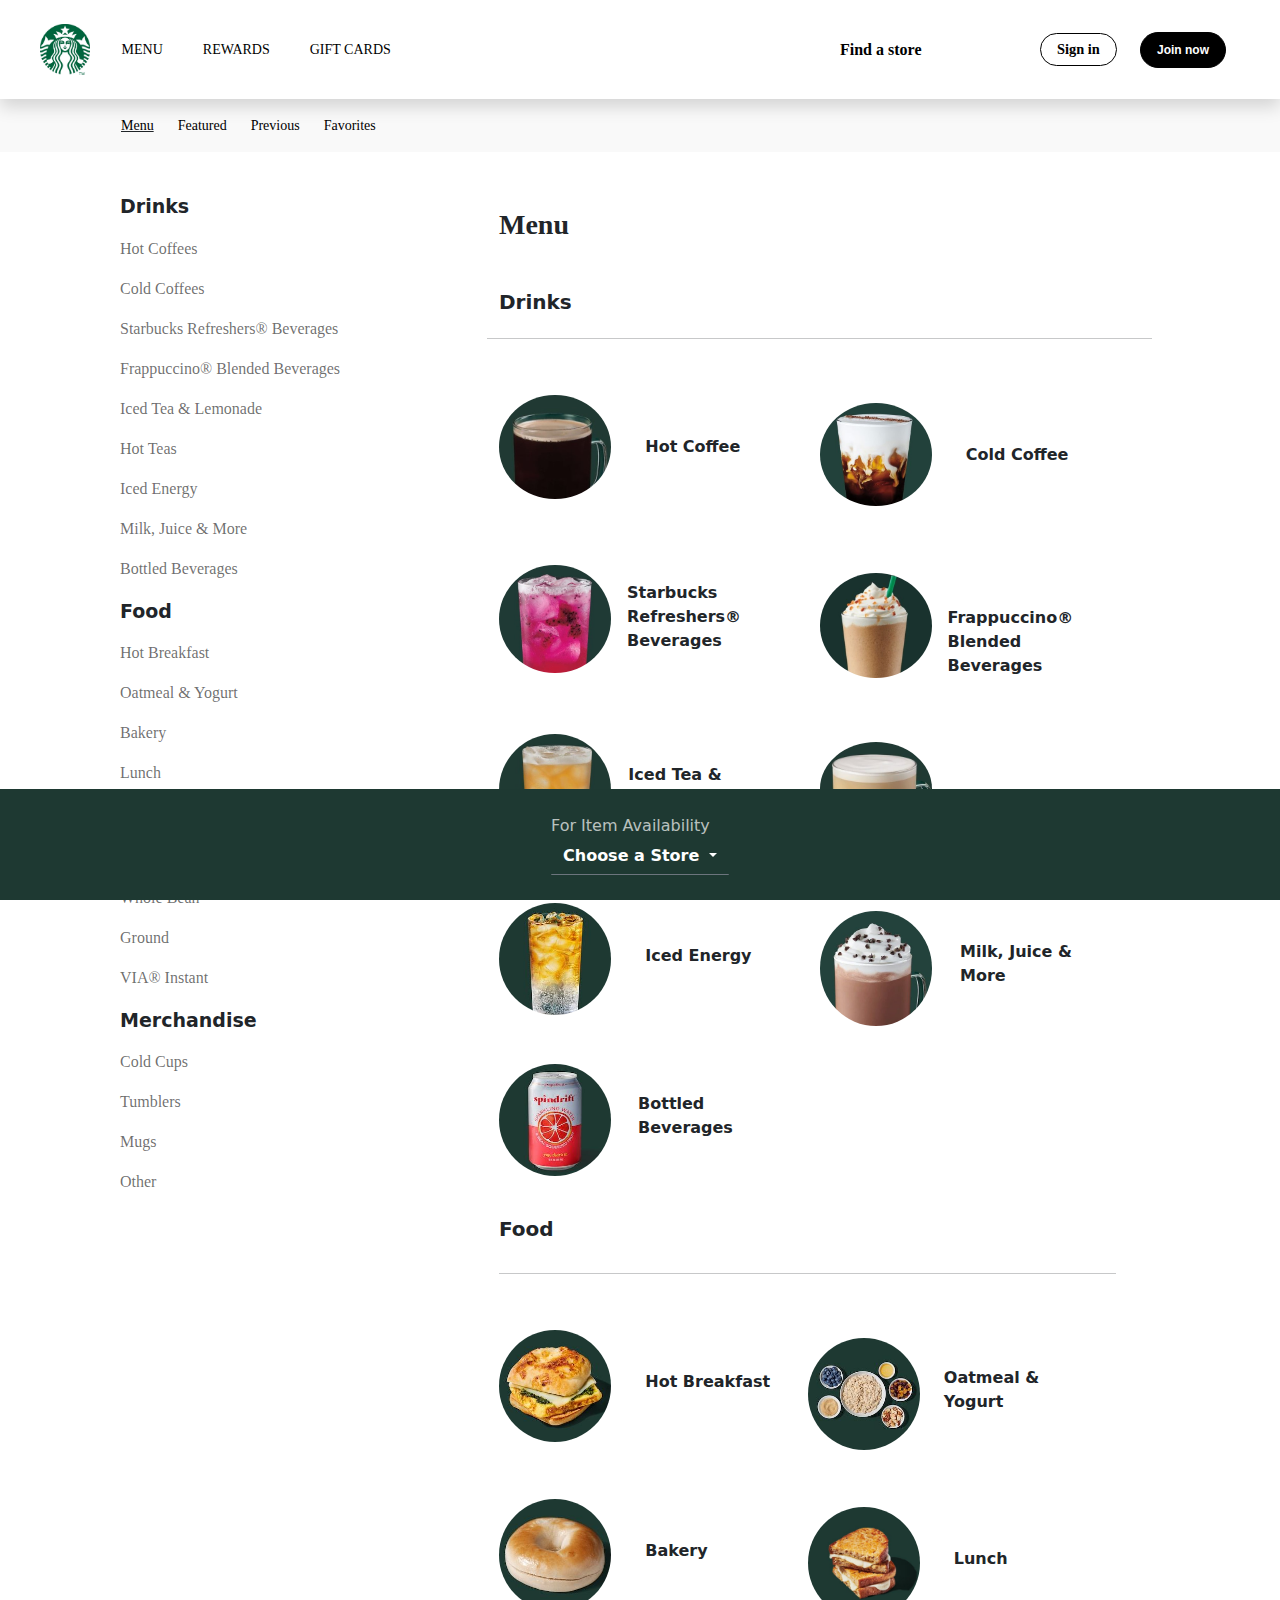
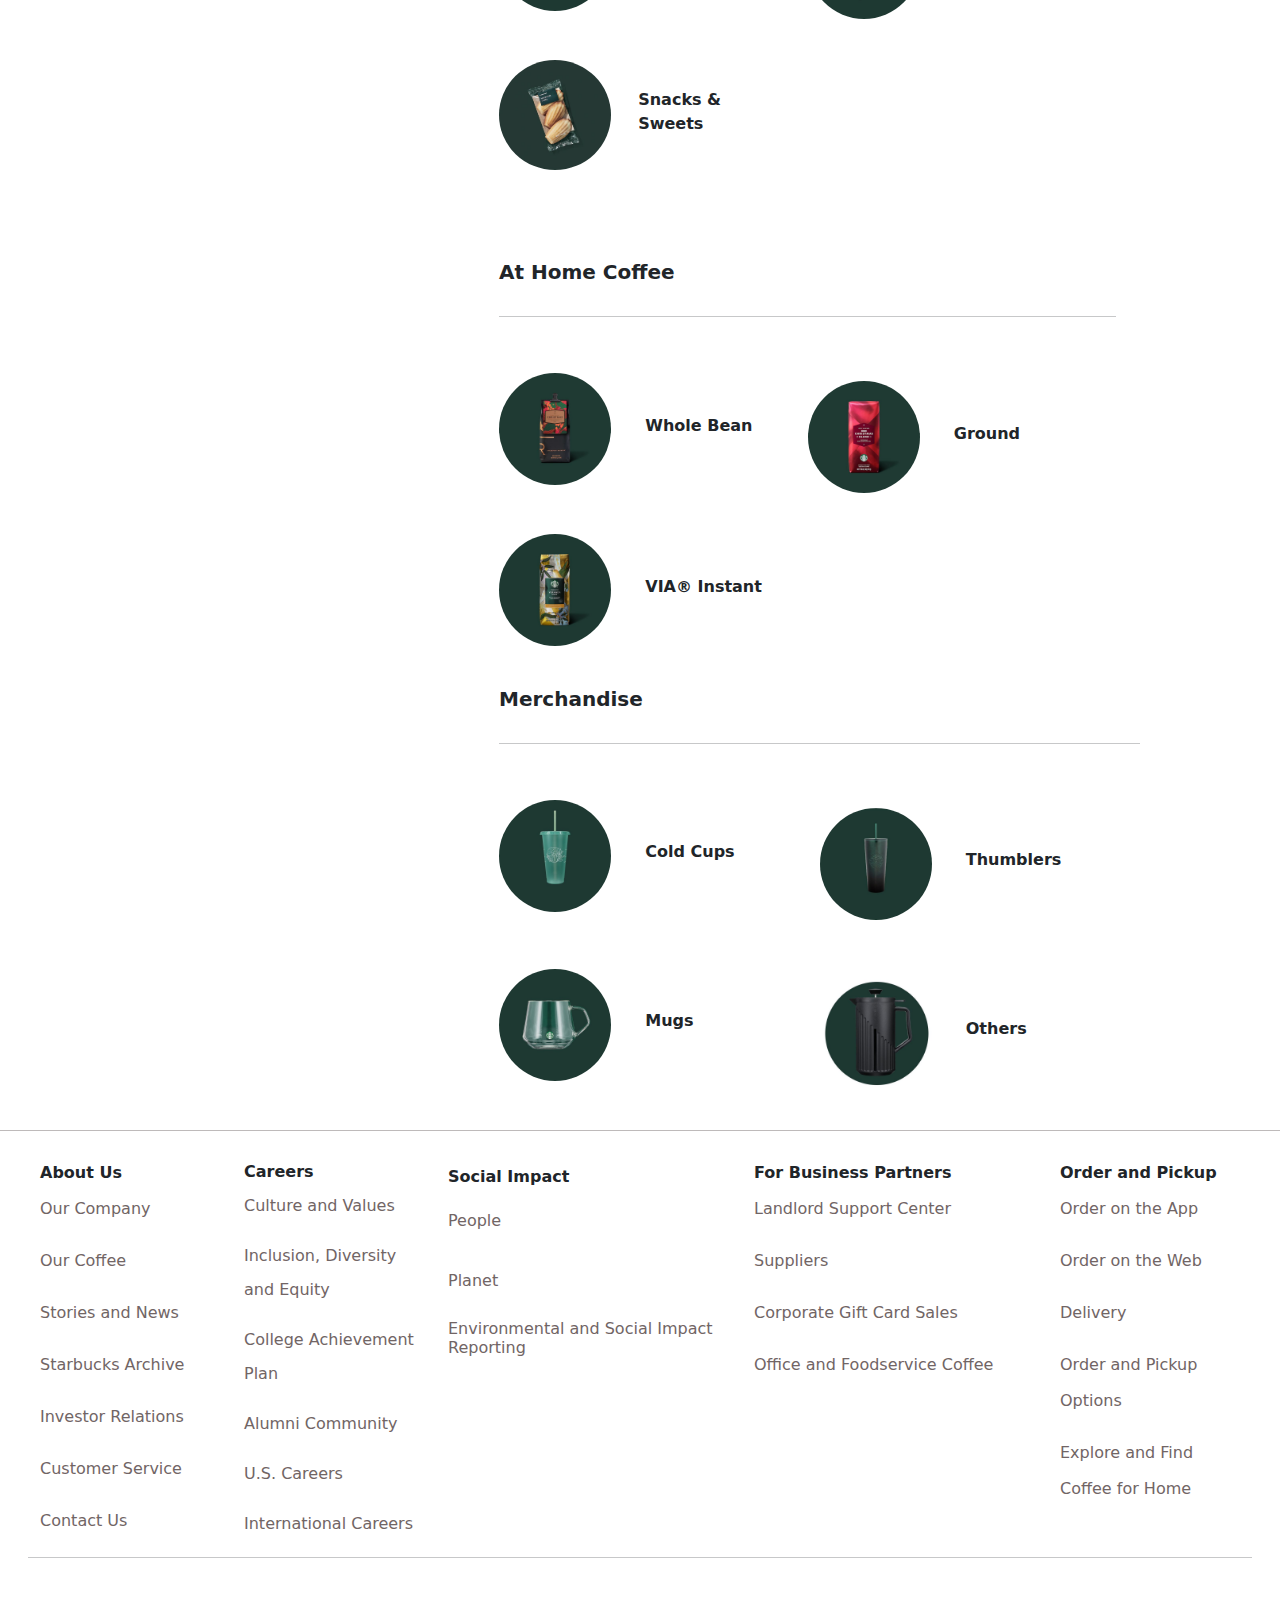
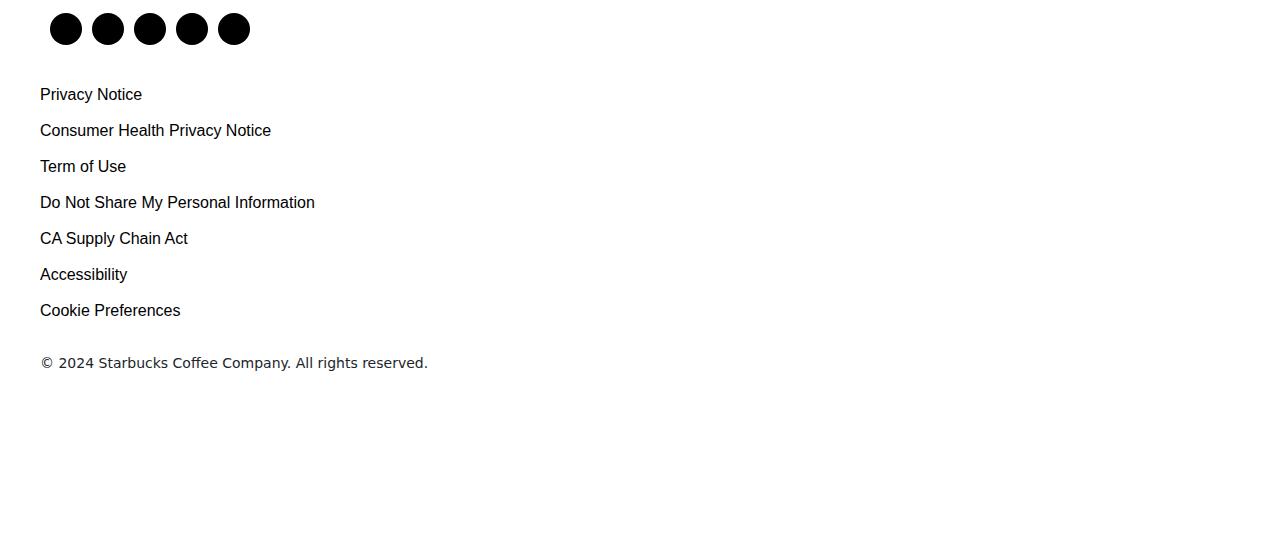
==== menu.html @ ec7c68b0 "firstprojectcommit" ====
<!DOCTYPE html>
<html lang="en">
<head>
    <meta charset="UTF-8">
    <meta name="viewport" content="width=device-width, initial-scale=1.0">
    <link href="https://cdn.jsdelivr.net/npm/bootstrap@5.3.3/dist/css/bootstrap.min.css" rel="stylesheet" integrity="sha384-QWTKZyjpPEjISv5WaRU9OFeRpok6YctnYmDr5pNlyT2bRjXh0JMhjY6hW+ALEwIH" crossorigin="anonymous">
    <link rel="stylesheet" href="https://cdnjs.cloudflare.com/ajax/libs/font-awesome/6.6.0/css/all.min.css" integrity="sha512-Kc323vGBEqzTmouAECnVceyQqyqdsSiqLQISBL29aUW4U/M7pSPA/gEUZQqv1cwx4OnYxTxve5UMg5GT6L4JJg==" crossorigin="anonymous" referrerpolicy="no-referrer" />
    <link rel="stylesheet" href="menu.css">
    <title>Menu:Starbucks Coffee Company</title>
</head>
<body>
    <div class="fixed-nav">
        <div class="row">
            <div class="col">
                <span>For Item Availability</span>
                <div class="row">
                    <div class="dropdown">
                        <button class="btn btn-secondary dropdown-toggle fw-bold" type="button" id="dropdownMenuButton" data-toggle="dropdown" aria-haspopup="true" aria-expanded="false">
                          Choose a Store
                        </button>
                        <div class="dropdown-menu" aria-labelledby="dropdownMenuButton">
                          <a class="dropdown-item" href="#">Action</a>
                          <a class="dropdown-item" href="#">Another action</a>
                          <a class="dropdown-item" href="#">Something else here</a>
                        </div>
                      </div>
                </div>
            </div>
        </div>
      </div>
    <nav class="navbar navbar-expand-lg bg-white shadow  p-0">
        <div class="container-fluid">
          <a href = "index.html"><img class="logo" src="SB-Logo.jpg"  alt="SBLogo" style="width: 3.1rem;"></a>
          <button class="navbar-toggler" type="button" data-bs-toggle="collapse" data-bs-target="#navbarSupportedContent" aria-controls="navbarSupportedContent" aria-expanded="false" aria-label="Toggle navigation">
            <span class="navbar-toggler-icon"></span>
          </button>
          <div class="collapse navbar-collapse" id="navbarSupportedContent">
            <ul class="col-sm-6 navbar-nav ">
              <li class="nav-item"><a class="nav-link" href="menu.html">MENU</a></li>
              <li class="nav-item"><a class="nav-link" href="#">REWARDS</a></li>
              <li class="nav-item"><a class="nav-link" href="#">GIFT CARDS</a></li>
            </ul>
          </div>
        </div>
        <div class="col-2 loc">
            <p class="m-0"><a href="#"><i class="fa-solid fa-location-dot"></i> Find a store</a></p>
          </div>
          <div class="col-1"><button class="btn1">Sign in</button></div>
          <div class="col-1"><button class="btn2">Join now</button></div>
      </nav>
     <div class="sub-nav">
        <ul class="col-12 subnav d-flex justify-content-start">
            <li class="nav-item item1"><a class="nav-link" href="menu.html">Menu</a></li>
            <li class="nav-item"><a class="nav-link" href="#">Featured</a></li>
            <li class="nav-item"><a class="nav-link" href="#">Previous</a></li>
            <li class="nav-item"><a class="nav-link" href="#">Favorites</a></li>
          </ul>
     </div>
     <section class="col-12 container">
        <div class="row menu-contents">
            <div class="col-4 menu1">
                <span class="text-semibold menu-title1">Drinks</span>
                 <ul class="drinks">
                    <li class="my-3">Hot Coffees</li>
                    <li class="my-3">Cold Coffees</li>
                    <li class="my-3">Starbucks Refreshers® Beverages</li>
                    <li class="my-3">Frappuccino® Blended Beverages</li>
                    <li class="my-3">Iced Tea & Lemonade</li>
                    <li class="my-3">Hot Teas</li>
                    <li class="my-3">Iced Energy</li>
                    <li class="my-3">Milk, Juice & More</li>
                    <li class="my-3">Bottled Beverages</li>
                    <div class="row">
                        <span class="text-semibold menu-title2">Food</span>
                        <ul class="lists-item">
                           <li class="my-3">Hot Breakfast</li>
                           <li class="my-3">Oatmeal & Yogurt</li>
                           <li class="my-3">Bakery</li>
                           <li class="my-3">Lunch</li>
                           <li class="my-3">Snacks & Sweets</li>
                        </ul>
                    </div>
                    <div class="row">
                        <span class="text-semibold menu-title2">At Home Coffee</span>
                        <ul class="lists-item">
                           <li class="my-3">Whole Bean</li>
                           <li class="my-3">Ground</li>
                           <li class="my-3">VIA® Instant</li>
                        </ul>
                    </div>
                    <div class="row">
                        <span class="text-semibold menu-title2">Merchandise</span>
                        <ul class="lists-item">
                           <li class="my-3">Cold Cups</li>
                           <li class="my-3">Tumblers</li>
                           <li class="my-3">Mugs</li>
                           <li class="my-3">Other</li>
                        </ul>
                    </div>
                 </ul>
            </div>
            <div class="col-8 baseMenu">
                <h1 class="menu-text">Menu</h1>
                <div class="row">
                    <h2 class="menu-text2">Drinks</h2>
                    <hr>
                    <div class="row">
                        <div class="col-12 col-md-6 d-flex align-items-center">
                            <div class="me-3" style="width: 130.25px; height: 104.83px;">
                                <img src="hotcoffee.jpg" alt="hotcoffee" class="hotcoffeeimg rounded-circle" style="width: 7rem;">
                            </div>
                            <div class="img-text3 fw-bold p-0 m-0">
                                <span>Hot Coffee</span>
                            </div>
                        </div>
                           
                        <div class="col-12 col-md-6 d-flex align-items-center mt-3">
                            <div class="me-3" style="width: 130.25px; height: 104.83px;">
                                <img src="coldcoffee.jpg" alt="hotcoffee" class="hotcoffeeimg rounded-circle" style="width: 7rem;">
                            </div>
                            <div class="img-text3 fw-bold p-0 m-0">
                                <span>Cold Coffee</span>
                            </div>
                        </div>
                </div>
                <div class="row mt-5 row2">
                    <div class="col-12 col-md-6 d-flex align-items-center">
                        <div class="me-3" style="width: 130.25px; height: 104.83px;">
                            <img src="refresher.jpg" alt="hotcoffee" class="hotcoffeeimg rounded-circle" style="width: 7rem;">
                        </div>
                        <div class="img-text3 fw-bold p-0 m-0">
                            <span>Starbucks Refreshers® Beverages</span>
                        </div>
                    </div>
                    <div class="col-12 col-md-6 d-flex align-items-center mt-3">
                        <div class="me-3" style="width: 130.25px; height: 104.83px;">
                            <img src="frappuccino.jpg" alt="hotcoffee" class="hotcoffeeimg rounded-circle" style="width: 7rem;">
                        </div>
                        <div class="img-text3 fw-bold">
                            <span>Frappuccino® Blended Beverages</span>
                        </div>
                    </div>
                </div>
                <div class="row mt-5 row3">
                    <div class="col-12 col-md-6 d-flex align-items-center">
                        <div class="me-3" style="width: 130.25px; height: 104.83px;">
                            <img src="icetealemonade.jpg" alt="hotcoffee" class="hotcoffeeimg rounded-circle" style="width: 7rem;">
                        </div>
                        <div class="img-text3 fw-bold p-0 m-0">
                            <span>Iced Tea & Lemonade</span>
                        </div>
                    </div>
                    <div class="col-12 col-md-6 d-flex align-items-center mt-3">
                        <div class="me-3" style="width: 130.25px; height: 104.83px;">
                            <img src="hotteas.jpg" alt="hotcoffee" class="hotcoffeeimg rounded-circle" style="width: 7rem;">
                        </div>
                        <div class="img-text3 fw-bold">
                            <span>Hot Teas</span>
                        </div>
                    </div>
                </div>
                <div class="row mt-5 row4">
                    <div class="col-12 col-md-6 d-flex align-items-center">
                        <div class="me-3" style="width: 130.25px; height: 104.83px;">
                            <img src="icedenergy.jpg" alt="hotcoffee" class="hotcoffeeimg rounded-circle" style="width: 7rem;">
                        </div>
                        <div class="img-text3 fw-bold m-0 p-0">
                            <span>Iced Energy</span>
                        </div>
                    </div>
                    <div class="col-12 col-md-6 d-flex align-items-center mt-3">
                        <div class="me-3" style="width: 130.25px; height: 104.83px;">
                            <img src="milkjuiceandmore.jpg" alt="hotcoffee" class="hotcoffeeimg rounded-circle" style="width: 7rem;">
                        </div>
                        <div class="img-text3 fw-bold m-0 p-0">
                            <span>Milk, Juice & More</span>
                        </div>
                    </div>
                </div>
                <div class="row mt-5 pb-5 row5">
                    <div class="col-12 col-md-6 d-flex align-items-center">
                        <div class="me-3" style="width: 130.25px; height: 104.83px;">
                            <img src="spindrift.jpg" alt="hotcoffee" class="hotcoffeeimg rounded-circle" style="width: 7rem;">
                        </div>
                        <div class="img-text3 fw-bold p-0 m-0">
                            <span>Bottled Beverages</span>
                        </div>
                    </div>
                </div>
                <section class="row">
                    <div class="col">
                        <h2 class="menu-text2">Food</h2>
                        <hr>
                    </div>
                    <div class="row row6">
                        <div class="col-12 col-md-6 d-flex align-items-center">
                            <div class="me-3" style="width: 130.25px; height: 104.83px;">
                                <img src="mozarellasandwich.jpg" alt="hotcoffee" class="hotcoffeeimg rounded-circle" style="width: 7rem;">
                            </div>
                            <div class="img-text3 fw-bold p-0 m-0">
                                <span>Hot Breakfast</span>
                            </div>
                        </div>
                           
                        <div class="col-12 col-md-6 d-flex align-items-center mt-3">
                            <div class="me-3" style="width: 130.25px; height: 104.83px;">
                                <img src="oatandyogurt.jpg" alt="hotcoffee" class="hotcoffeeimg rounded-circle" style="width: 7rem;">
                            </div>
                            <div class="img-text3 fw-bold p-0 m-0">
                                <span>Oatmeal & Yogurt</span>
                            </div>
                        </div>
                </div>
                <div class="row mt-5 row7">
                    <div class="col-12 col-md-6 d-flex align-items-center">
                        <div class="me-3" style="width: 130.25px; height: 104.83px;">
                            <img src="plainbagel.jpg" alt="hotcoffee" class="hotcoffeeimg rounded-circle" style="width: 7rem;">
                        </div>
                        <div class="img-text3 fw-bold p-0 m-0">
                            <span>Bakery</span>
                        </div>
                    </div>
                       
                    <div class="col-12 col-md-6 d-flex align-items-center mt-3">
                        <div class="me-3" style="width: 130.25px; height: 104.83px;">
                            <img src="lunch.jpg" alt="hotcoffee" class="hotcoffeeimg rounded-circle" style="width: 7rem;">
                        </div>
                        <div class="img-text3 fw-bold p-0 m-0">
                            <span>Lunch</span>
                        </div>
                    </div>
            </div>
            <div class="row mt-5 row8">
                <div class="col-12 col-md-6 d-flex align-items-center">
                    <div class="me-3" style="width: 130.25px; height: 104.83px;">
                        <img src="Snacks % Sweets.jpg" alt="hotcoffee" class="hotcoffeeimg rounded-circle" style="width: 7rem;">
                    </div>
                    <div class="img-text3 fw-bold p-0 m-0">
                        <span>Snacks & Sweets</span>
                    </div>
                </div>
        </div>
                </section>
                <section class="row ">
                   <div class="col">
                    <h2 class="menu-text2 mt-5 pt-5">At Home Coffee</h2>
                    <hr>
                   </div>
                   <div class="row row9">
                    <div class="col-12 col-md-6 d-flex align-items-center">
                        <div class="me-3" style="width: 130.25px; height: 104.83px;">
                            <img src="wholebean.jpg" alt="hotcoffee" class="hotcoffeeimg rounded-circle" style="width: 7rem;">
                        </div>
                        <div class="img-text3 fw-bold p-0 m-0">
                            <span>Whole Bean</span>
                        </div>
                    </div>
                       
                    <div class="col-12 col-md-6 d-flex align-items-center mt-3">
                        <div class="me-3" style="width: 130.25px; height: 104.83px;">
                            <img src="ground.jpg" alt="hotcoffee" class="hotcoffeeimg rounded-circle" style="width: 7rem;">
                        </div>
                        <div class="img-text3 fw-bold p-0 m-0">
                            <span>Ground</span>
                        </div>
                    </div>
            </div>
                </div>
                <div class="row mt-5 row10">
                    <div class="col-12 col-md-6 d-flex align-items-center">
                        <div class="me-3" style="width: 130.25px; height: 104.83px;">
                            <img src="viainstant.jpg" alt="hotcoffee" class="hotcoffeeimg rounded-circle" style="width: 7rem;">
                        </div>
                        <div class="img-text3 fw-bold p-0 m-0">
                            <span>VIA® Instant</span>
                        </div>
                    </div>
                       
            </div>
             <section class="row mt-5">
                    <div class="col">
                        <h2 class="menu-text2">Merchandise</h2>
                        <hr>
                    </div>
                    <div class="row row11">
                        <div class="col-12 col-md-6 d-flex align-items-center">
                            <div class="me-3" style="width: 130.25px; height: 104.83px;">
                                <img src="Cold Cups.jpg" alt="hotcoffee" class="hotcoffeeimg rounded-circle" style="width: 7rem;">
                            </div>
                            <div class="img-text3 fw-bold p-0 m-0">
                                <span>Cold Cups</span>
                            </div>
                        </div>
                           
                        <div class="col-12 col-md-6 d-flex align-items-center mt-3">
                            <div class="me-3" style="width: 130.25px; height: 104.83px;">
                                <img src="thumblers.jpg" alt="hotcoffee" class="hotcoffeeimg rounded-circle" style="width: 7rem;">
                            </div>
                            <div class="img-text3 fw-bold p-0 m-0">
                                <span>Thumblers</span>
                            </div>
                        </div>
                </div>
                <div class="row mt-5 mb-5 row12">
                    <div class="col-12 col-md-6 d-flex align-items-center">
                        <div class="me-3" style="width: 130.25px; height: 104.83px;">
                            <img src="mugs.jpg" alt="hotcoffee" class="hotcoffeeimg rounded-circle" style="width: 7rem;">
                        </div>
                        <div class="img-text3 fw-bold p-0 m-0">
                            <span>Mugs</span>
                        </div>
                    </div>
                       
                    <div class="col-12 col-md-6 d-flex align-items-center mt-3">
                        <div class="me-3" style="width: 130.25px; height: 104.83px;">
                            <img src="other.jpg" alt="hotcoffee" class="hotcoffeeimg rounded-circle" style="width: 7rem;">
                        </div>
                        <div class="img-text3 fw-bold p-0 m-0">
                            <span>Others</span>
                        </div>
                    </div>
            </div>
                </section>
            </div>
        </div>
     </section>
</section>
<footer class="footer">
    <div class="row">
      <div class="col-2 about">
        <span class="fw-bold">About Us</span>
        <p>Our Company</p>
        <p>Our Coffee</p>
        <p>Stories and News</p>
        <p>Starbucks Archive</p>
        <p>Investor Relations</p>
        <p>Customer Service</p>
        <p>Contact Us</p>
      </div>
      <div class="col-2 careers">
        <span class="fw-bold">Careers</span>
        <p>Culture and Values</p>
        <p>Inclusion, Diversity and Equity</p>
        <p>College Achievement Plan</p>
        <p>Alumni Community</p>
        <p>U.S. Careers</p>
        <p>International Careers</p>
      </div>
      <div class="col-3 socialimpact">
        <span class="fw-bold">Social Impact</span>
        <p>People</p>
        <p>Planet</p>
        <p class="env">Environmental and Social Impact Reporting</p>
      </div>
      <div class="col-3 fbp">
        <span class="fw-bold">For Business Partners</span>
        <p>Landlord Support Center</p>
        <p>Suppliers</p>
        <p>Corporate Gift Card Sales</p>
        <p>Office and Foodservice Coffee</p>
      </div>
      <div class="col-2 oap">
        <span class="fw-bold">Order and Pickup</span>
        <p>Order on the App</p>
        <p>Order on the Web</p>
        <p>Delivery</p>
        <p>Order and Pickup Options</p>
        <p>Explore and Find Coffee for Home</p>
      </div>
      <div class="accordion accordion-flush" id="accordionFlushExample">
   <div class="accordion-item">
    <h2 class="accordion-header">
      <button class="accordion-button collapsed" type="button" data-bs-toggle="collapse" data-bs-target="#flush-collapseOne" aria-expanded="false" aria-controls="flush-collapseOne">
        About Us
      </button>
    </h2>
    <div id="flush-collapseOne" class="accordion-collapse collapse" data-bs-parent="#accordionFlushExample">
      <div class="accordion-body">
        <ul class="accordion-content">
          <li><a href="#">Our Company</a></li>
          <li><a href="#">Our Coffee</a></li>
          <li><a href="#">Stories and News</a></li>
          <li><a href="#">Starbucks Archive</a></li>
          <li><a href="#">Investor Relations</a></li>
          <li><a href="#">Contact Us</a></li>
        </ul>
      </div>
    </div>
  </div>
  <div class="accordion-item">
    <h2 class="accordion-header">
      <button class="accordion-button collapsed" type="button" data-bs-toggle="collapse" data-bs-target="#flush-collapseTwo" aria-expanded="false" aria-controls="flush-collapseTwo">
        Careers
      </button>
    </h2>
    <div id="flush-collapseTwo" class="accordion-collapse collapse" data-bs-parent="#accordionFlushExample">
      <div class="accordion-body">
        <ul class="accordion-content">
          <li><a href="#">Culture and Values</a></li>
          <li><a href="#">Inclusion, Diversity, and Equity</a></li>
          <li><a href="#">College Achievement Plan</a></li>
          <li><a href="#">Alumni Community</a></li>
          <li><a href="#">U.S. Careers</a></li>
          <li><a href="#">International Careers</a></li>
        </ul>
      </div>
    </div>
  </div>
  <div class="accordion-item">
    <h2 class="accordion-header">
      <button class="accordion-button collapsed" type="button" data-bs-toggle="collapse" data-bs-target="#flush-collapseThree" aria-expanded="false" aria-controls="flush-collapseThree">
        Social Impact
      </button>
    </h2>
    <div id="flush-collapseThree" class="accordion-collapse collapse" data-bs-parent="#accordionFlushExample">
      <div class="accordion-body">
        <ul class="accordion-content">
          <li><a href="#">People</a></li>
          <li><a href="#">Planet</a></li>
          <li><a href="#">Environmental and Social Reporting</a></li>
        </ul>
      </div>
    </div>
  </div>
  <div class="accordion-item">
    <h2 class="accordion-header">
      <button class="accordion-button collapsed" type="button" data-bs-toggle="collapse" data-bs-target="#flush-collapseFour" aria-expanded="false" aria-controls="flush-collapseOne">
        For Business Partners
      </button>
    </h2>
    <div id="flush-collapseFour" class="accordion-collapse collapse" data-bs-parent="#accordionFlushExample">
      <div class="accordion-body">
        <ul class="accordion-content">
          <li><a href="#">Landlord Support Center</a></li>
          <li><a href="#">Suppliers</a></li>
          <li><a href="#">Corporate Gift Card Sales</a></li>
          <li><a href="#">Office and Foodservice Coffee</a></li>
        </ul>
      </div>
    </div>
  </div>
  <div class="accordion-item">
    <h2 class="accordion-header">
      <button class="accordion-button collapsed" type="button" data-bs-toggle="collapse" data-bs-target="#flush-collapseFive" aria-expanded="false" aria-controls="flush-collapseOne">
        Order and Pick Up
      </button>
    </h2>
    <div id="flush-collapseFive" class="accordion-collapse collapse" data-bs-parent="#accordionFlushExample">
      <div class="accordion-body">
        <ul class="accordion-content">
          <li><a href="#">Order on the App</a></li>
          <li><a href="#">Order on the Web</a></li>
          <li><a href="#">Delivery</a></li>
          <li><a href="#">Order and Pick Up Options</a></li>
          <li><a href="#">Explore and Find Coffee for Home</a></li>
        </ul>
      </div>
    </div>
  </div>
</div>
      <hr>
      <div class="row last-footer">
         <ul class="sb-footer">
          <li><a href="#"><i class="fa-brands fa-spotify" style="color: #000000;"></i></a></li>
          <li><a href="#" class="fa-icon-circle"><i class="fa-brands fa-facebook-f" style="color: #ffffff;"></i></a></li>
          <li><a href="#" class="fa-icon-circle"><i class="fa-brands fa-pinterest-p" style="color: #ffffff;"></i></a></li>
          <li><a href="#" class="fa-icon-circle"><i class="fa-brands fa-instagram" style="color: #030303;"></i></a></li>
          <li><a href="#" class="fa-icon-circle"><i class="fa-brands fa-youtube" style="color: #000000;"></i></a></li>
          <li><a href="#" class="fa-icon-circle"><i class="fa-brands fa-x-twitter"></i></a></li>
         </ul>
         <div class="sb-footer2">
         <ul class="mt-3">
          <li><a href="#">Privacy Notice</a></li>
          <li><a href="#">Consumer Health Privacy Notice</a></li>
          <li><a href="#">Term of Use</a></li>
          <li><a href="#">Do Not Share My Personal Information</a></li>
          <li><a href="#">CA Supply Chain Act</a></li>
          <li><a href="#">Accessibility</a></li>
          <li><a href="#">Cookie Preferences</a></li>
         </ul>
         <span id="footerparagraph">© 2024 Starbucks Coffee Company. All rights reserved.</span>
        </div>
        </div>
      </div>
    </div>
  </footer>
      
<script src="https://cdn.jsdelivr.net/npm/bootstrap@5.3.3/dist/js/bootstrap.bundle.min.js" integrity="sha384-YvpcrYf0tY3lHB60NNkmXc5s9fDVZLESaAA55NDzOxhy9GkcIdslK1eN7N6jIeHz" crossorigin="anonymous"></script>    
</body>
</html>
---- menu.css ----
@import url(https://db.onlinewebfonts.com/c/d7e8a95865396cddca89b00080d2cba6?family=SoDo+Sans+SemiBold);
body,html{
    box-sizing: border-box;
    overflow-x: hidden;
 
}
li{
    font-family: "Sodo Sans SemiBold";
}
.navbar{
    padding: 0 40px !important;
}
.nav-link{
    margin-left: 24px;
    font-size: 14px;
    color: black;
}

.container-fluid{
    margin: 0;
    padding: 0;
    width: 1024px;
    height: 99px;
}
.loc a{
    text-decoration: none;
    color: black;
    font-family: Calibri;
    font-weight: bold;
}
.loc a:hover{
    color: #00754A !important;
 }
.btn1{
    border: 1px solid black;
    border-radius: 20px;
    font-size: 0.9rem;
    background-color: white;
    padding: 5px 16px;
    font-family: Cambria;
    font-weight: bold;
}
.btn2{
    border: 1px solid black;
    border-radius: 20px;
    font-size: 12px;
    background-color: rgb(0, 0, 0);
    color: white;
    padding: 8px 16px;
    font-family: Arial, Helvetica, sans-serif;
    font-weight: bold;
}
.nav-item{
   list-style: none;
}
.nav-link:hover{
    color: #00754A !important;
 }
.sub-nav{
    padding-right: 40px !important;
    padding-left: 65px !important;;
    background-color: #F9F9F9;
}
.subnav .nav-link{
    padding: 16px 0;
    font-family: calibri;
}
.item1{
    text-decoration: underline;
}
.container{
    margin: 0;
}
.drinks{
    list-style: none;
    padding-left: 120px;
}
.lists-item{
    list-style: none;
}

.menu-title1{
    padding-left: 120px;
    font-weight: bold;
    font-size: 19px;
}
.menu-title2{
    font-weight: bold;
    font-size: 19px;
}
.menu1{
    margin-top: 24px;
    padding: 0;
}
.drinks li{
    font-family: Calibri;
    color: #00000094;
}
.menu-text{
    font-size: 28px;
    font-weight: bold;
    font-family: "Sodo Sans SemiBold";
    padding-bottom: 48px;
    font-weight: bolder;
    margin: 0;
}
.menu-text2{
    font-size: 20px;
    font-weight: bolder;
    padding-bottom: 16px;
}
.baseMenu{
    padding: 40px 0px 0px 119px;
    max-width: 100% !important;
}
hr{
    padding-bottom: 32px ;
}
.img-text3{
    padding-top: 35px;
}
.img-text4{
    padding-top: 35px;
}
.img-text5{
    padding-top: 35px;
}
.img-text6{
    padding-top: 35px;
}
.img-text7{
    padding-top: 35px;
}
.footer{
    padding-top: 24px !important;
    padding: 0 40px;
    line-height: 36px;
    border-top: 1px solid rgb(190, 186, 186);
  }
  
  .footer p{
    color: rgb(113, 101, 101);
  }
  
  .footer p:hover{
    color: rgb(14, 14, 14);
    cursor: pointer;
  }
  
  .careers{
    line-height: 34px;
  }
  .socialimpact{
    line-height: 44px;
  }
  .socialimpact .env{
    line-height: 19px;
  }
  
  .sb-footer{
    text-decoration: none;
    list-style: none;
    display: flex;
  }
  .last-footer{
    margin-bottom: 160px;
  }
  .sb-footer a i{
    border-radius: 20px !important;
  }
  .sb-footer a{
    font-size: 26px;
  }
  .footer-content{
    padding-bottom: 146px;
  }
  .fa-icon-circle {
    display: inline-flex;       
    width: 32px;                
    height: 32px;           
    align-items: center;          
    justify-content: center;      
    border-radius: 50%;         
    background-color: #000;       
    color: #fff !important;                  
    text-decoration: none;            
  }
  
  .fa-icon-circle i {
    font-size: 20px;             
    color: #fff !important;                      
  }
  .fa-spotify{
     font-size: 29px;
  }
  
  .sb-footer2 a{
    text-decoration: none;
    font-family: Arial;
    color:#000;
    
  }
  .sb-footer2 a:hover{
    text-decoration: underline;
  }
  .sb-footer2 ul{
    padding: 0;
    list-style: none !important;
  }
  .sb-footer li{
    margin-right: 10px;
  }
  .paragraph1{
    text-align: center;
  }
  .paragraph2{
    text-align: center;
  }
  #footerparagraph{
    font-size: 14px;
    cursor: auto;
    padding: 16px 0;

  }
  #accordionFlushExample{
    display: none;
  }
  .fixed-nav{
    display: flex;
    justify-content: center;
    align-items: flex-end;
    width: 100%;
    padding: 25px 10px;
    position: fixed;
    background-color: #1E3932;
    z-index: 100;
    bottom: 0;
  }
.fixed-nav span{
    color: #FFFFFFB3;
}
#dropdownMenuButton{
    background: transparent;
    border-right: transparent;
    border-left: transparent;
    border-top: transparent;
    border-radius: 1px;
}
@media only screen and (max-width: 1104px ){
    .btn2{
        font-size: 11px !important;
    }
    .nav-link{
        padding: 0 !important;
    }
    .sub-nav{
        padding: 10px;
      }
}
@media only screen and (max-width: 1052px ){
    .btn1{
        font-size: 10px !important;
    }
    .btn2{
        font-size: 9px !important;
    }
}
@media only screen and (max-width: 991px ){
    .loc{
        display: none;
      }
      .btn1{
        display: none;
      }
      .btn2{
        display: none;
      }
      .menu1{
        display: none;
      }
   .container{
    max-width: 100% !important;

   }
   .menu-contents{
    width: 150% !important;
    margin: 0 !important;
    height: auto;
   }
   #accordionFlushExample{
    display: block;
  }
  .about{
    display: none;
   }
   .careers{
    display: none;
   }
   .socialimpact{
    display: none;
   }
   .env{
    display: none;
   }
   .fbp{
    display: none;
   }
   .oap{
    display: none;
   }
   .accordion-content li {
    list-style: none;
   }
   .accordion-content a{
    text-decoration: none;
    left: 0;
    padding: 0;
    color: black;
   }
   .sub-nav{
    padding: 30px 0 !important;
   }
   .baseMenu{
    padding: 0;
   }
   .accordion-content{
    padding: 0;
    font-family: Arial !important;
   }
   .accordion-content a{
    font-family: Arial !important;
    font-size: 14px;
    color: #00000094;
   }
   .navbar-nav{
    background-color: white;
    position: absolute;
    padding-top: 18.8px;
    width: 100%;
   }
   .row2{
    margin-top: 14px !important;
   }
   .row3{
    margin-top: 14px !important;
   }
   .row4{
    margin-top: 14px !important;
   }
   .row5{
    margin-top: 14px !important;
   }
   .row7{
    margin-top: 14px !important;
   }
   .row8{
    margin-top: 14px !important;
   }
   .row10{
    margin-top: 14px !important;
   }
   .row12{
    margin-top: 14px !important;
   }

}
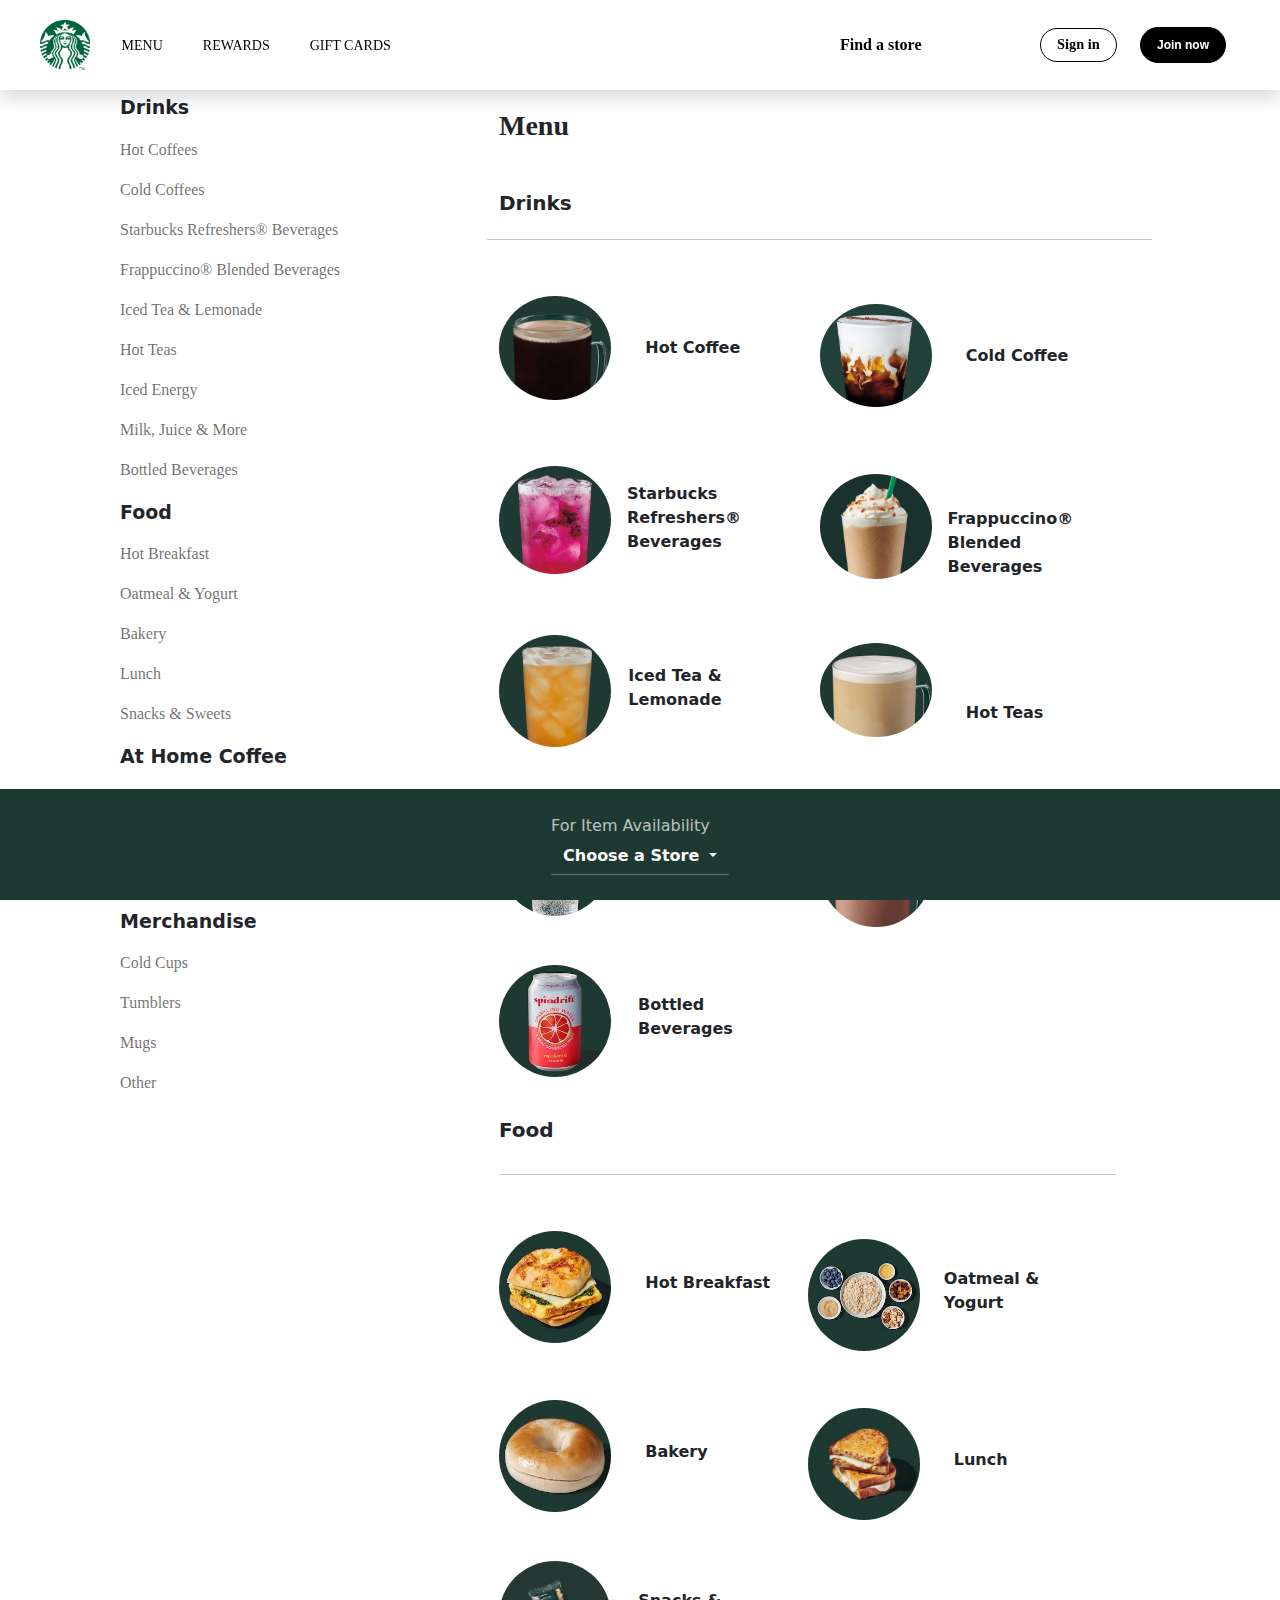
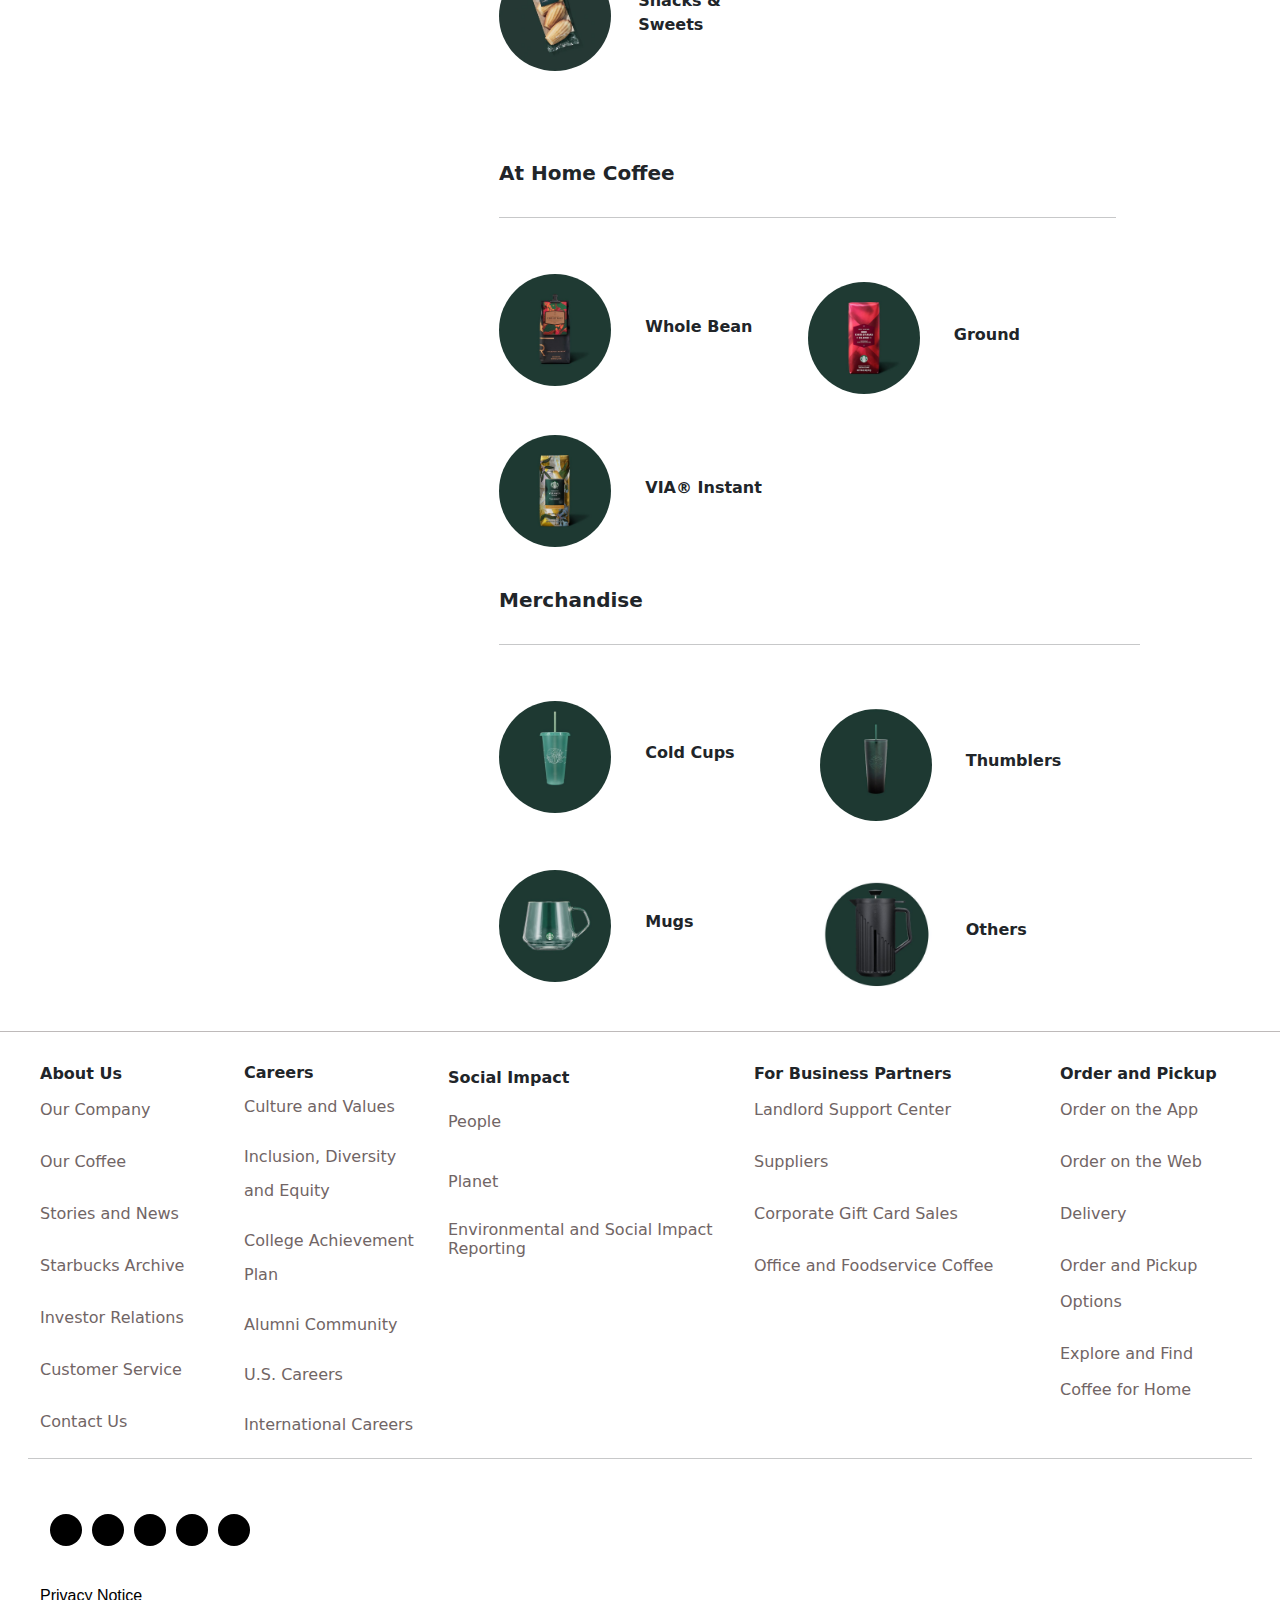
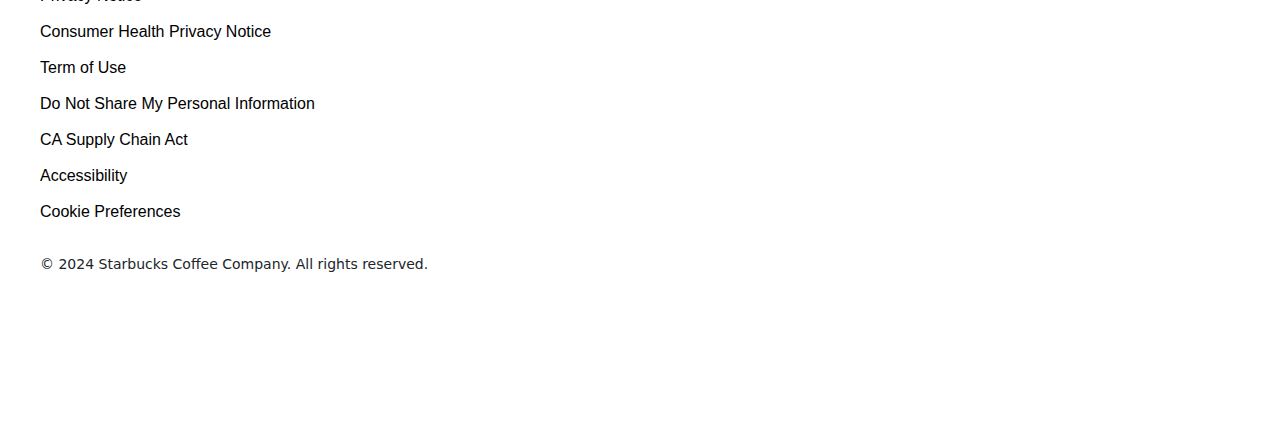
==== commit cc6f830e: "thirdcommit" ====
--- a/menu.html
+++ b/menu.html
@@ -15,9 +15,10 @@
                 <span>For Item Availability</span>
                 <div class="row">
                     <div class="dropdown">
-                        <button class="btn btn-secondary dropdown-toggle fw-bold" type="button" id="dropdownMenuButton" data-toggle="dropdown" aria-haspopup="true" aria-expanded="false">
+                        <button class="btn btn-secondary dropdown-toggle fw-bold" type="button" id="dropdownMenuButton" data-toggle="dropdown" aria-haspopup="true" aria-expanded="false"><a href="sblocation.html" style="text-decoration: none; color: white;">
                           Choose a Store
-                        </button>
+                        </a>
+                </button>
                         <div class="dropdown-menu" aria-labelledby="dropdownMenuButton">
                           <a class="dropdown-item" href="#">Action</a>
                           <a class="dropdown-item" href="#">Another action</a>
@@ -37,15 +38,15 @@
           <div class="collapse navbar-collapse" id="navbarSupportedContent">
             <ul class="col-sm-6 navbar-nav ">
               <li class="nav-item"><a class="nav-link" href="menu.html">MENU</a></li>
-              <li class="nav-item"><a class="nav-link" href="#">REWARDS</a></li>
+              <li class="nav-item"><a class="nav-link" href="rewards.html">REWARDS</a></li>
               <li class="nav-item"><a class="nav-link" href="#">GIFT CARDS</a></li>
             </ul>
           </div>
         </div>
         <div class="col-2 loc">
-            <p class="m-0"><a href="#"><i class="fa-solid fa-location-dot"></i> Find a store</a></p>
+            <p class="m-0"><a href="sblocation.html"><i class="fa-solid fa-location-dot"></i> Find a store</a></p>
           </div>
-          <div class="col-1"><button class="btn1">Sign in</button></div>
+          <div class="col-1"><a href="signin.html"><button class="btn1">Sign in</button></a></div>
           <div class="col-1"><button class="btn2">Join now</button></div>
       </nav>
      <div class="sub-nav">
--- a/menu.css
+++ b/menu.css
@@ -8,7 +8,10 @@
     font-family: "Sodo Sans SemiBold";
 }
 .navbar{
-    padding: 0 40px !important;
+    padding: 20px 40px !important;
+    position: fixed;
+    width: 100%; 
+    z-index: 1000; 
 }
 .nav-link{
     margin-left: 24px;
@@ -20,7 +23,7 @@
     margin: 0;
     padding: 0;
     width: 1024px;
-    height: 99px;
+
 }
 .loc a{
     text-decoration: none;
@@ -265,6 +268,17 @@
         font-size: 9px !important;
     }
 }
+@media only screen and (max-width: 992px){
+  .loc{
+    display: block;
+  }
+  .btn1{
+    display: block;
+  }
+  .btn2{
+    display: block;
+  }
+}
 @media only screen and (max-width: 991px ){
     .loc{
         display: none;
@@ -280,7 +294,6 @@
       }
    .container{
     max-width: 100% !important;
-
    }
    .menu-contents{
     width: 150% !important;
@@ -332,12 +345,7 @@
     font-size: 14px;
     color: #00000094;
    }
-   .navbar-nav{
-    background-color: white;
-    position: absolute;
-    padding-top: 18.8px;
-    width: 100%;
-   }
+  
    .row2{
     margin-top: 14px !important;
    }
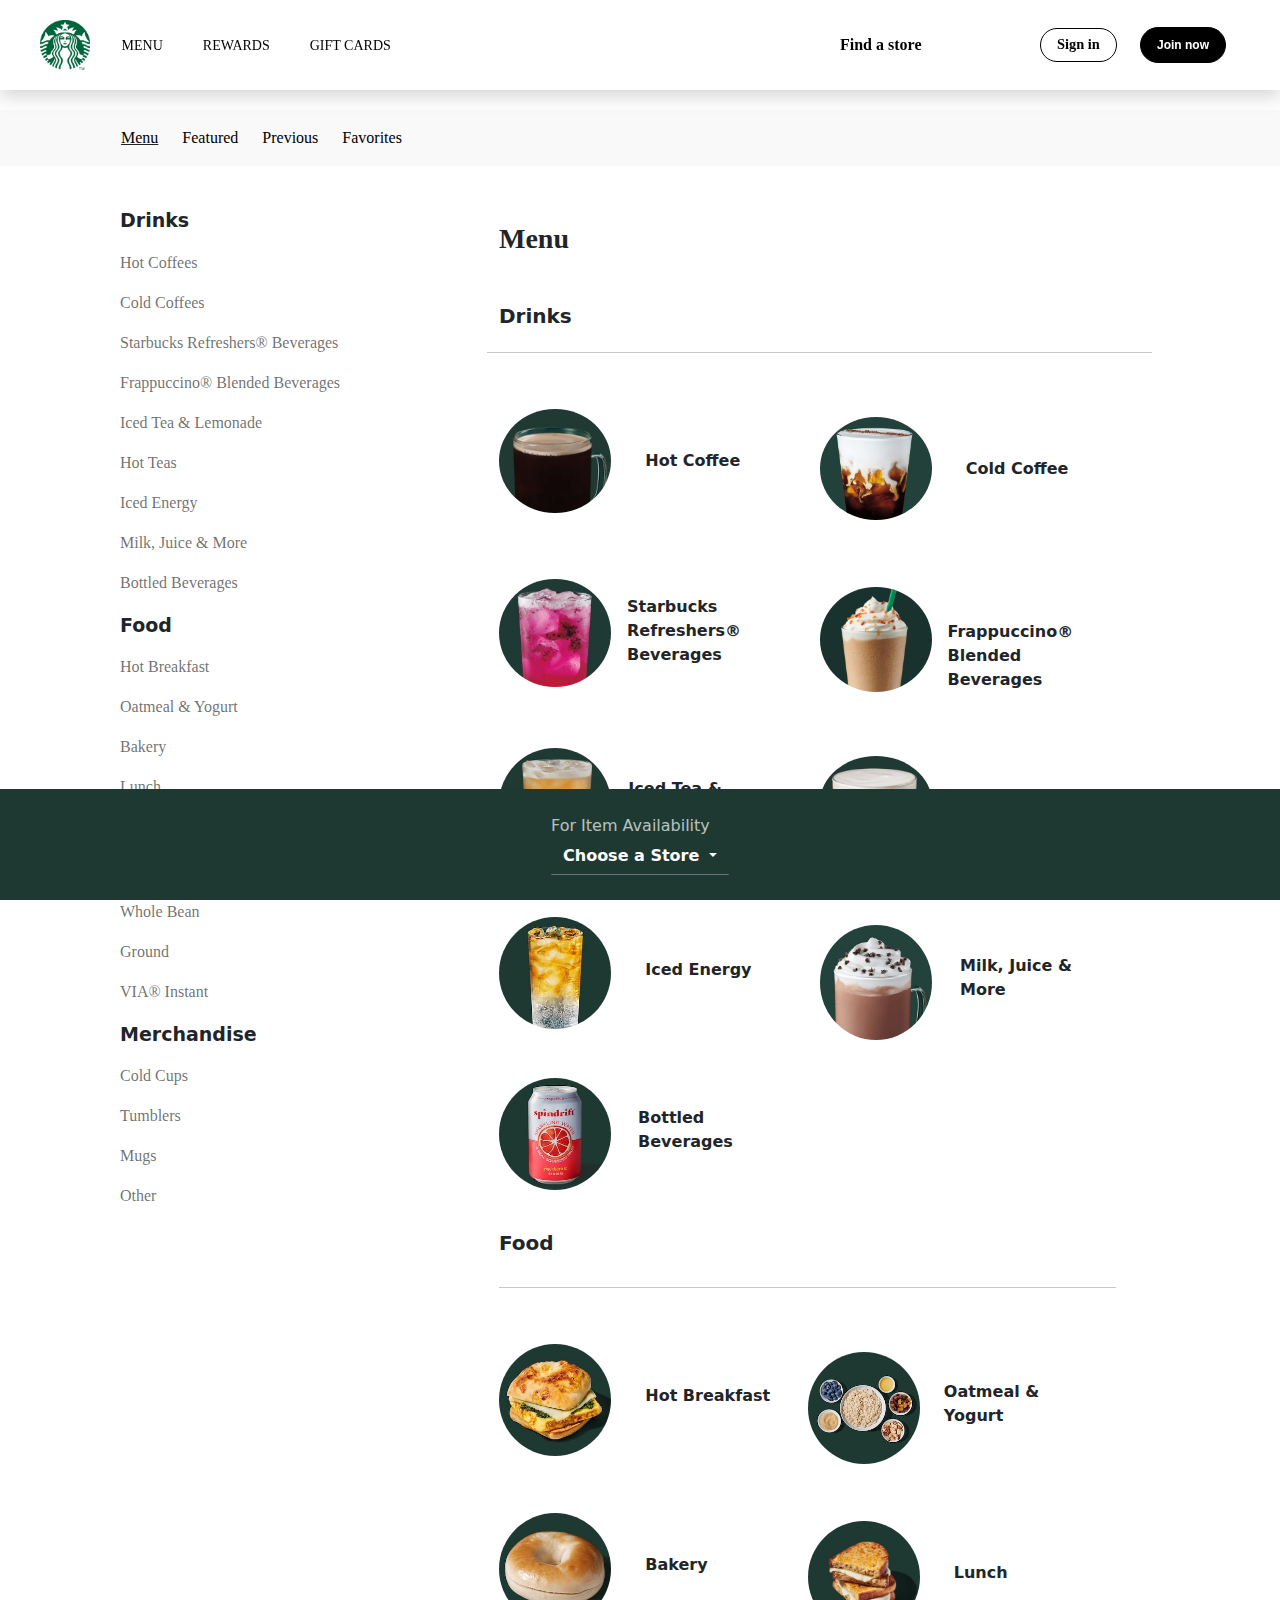
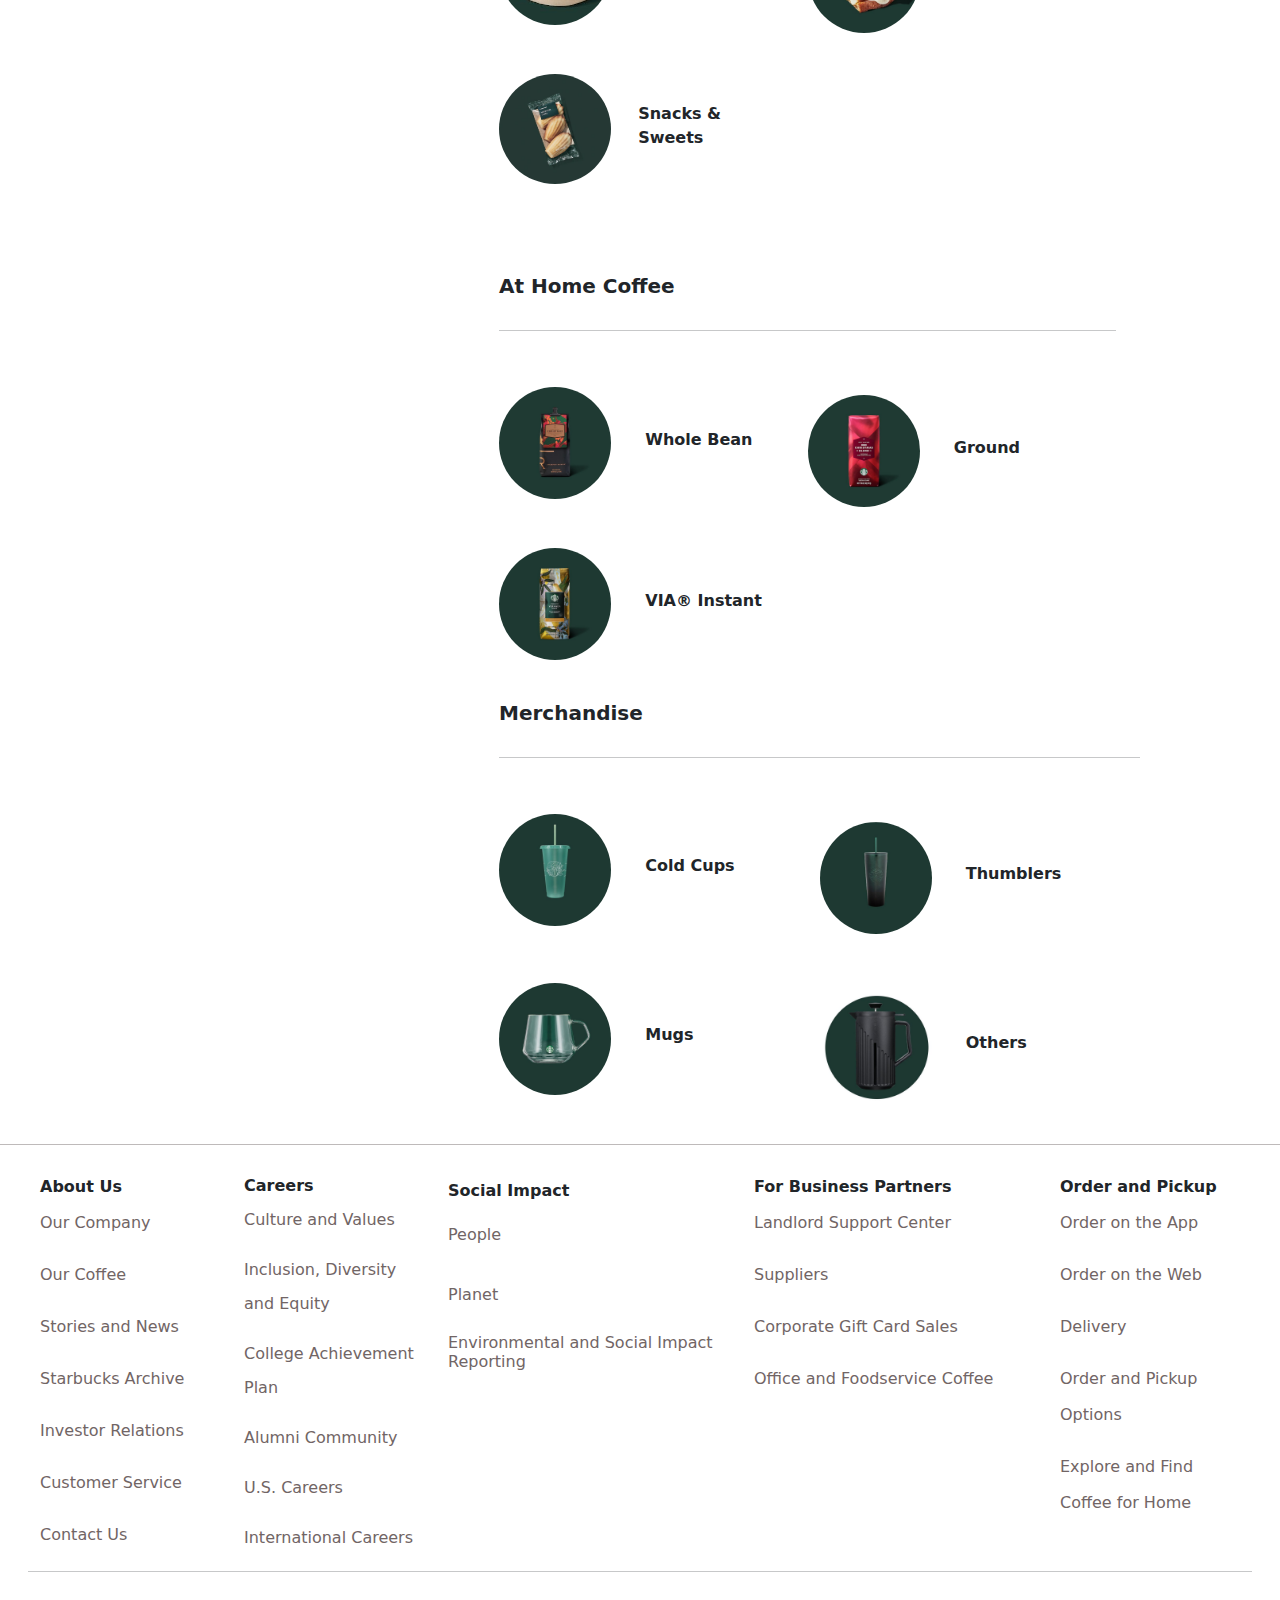
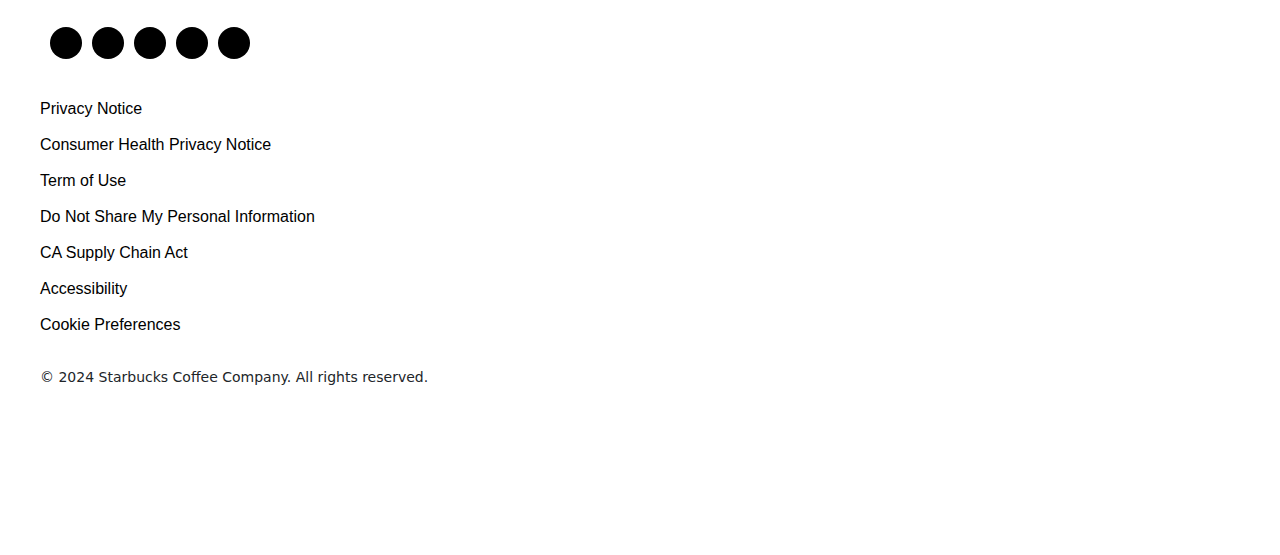
==== commit 0e783b35: "myLastAttempt" ====
--- a/menu.html
+++ b/menu.html
@@ -3,6 +3,7 @@
 <head>
     <meta charset="UTF-8">
     <meta name="viewport" content="width=device-width, initial-scale=1.0">
+    <link rel="icon" href="SB-Logo-modified.png" type="image/x-icon"/>
     <link href="https://cdn.jsdelivr.net/npm/bootstrap@5.3.3/dist/css/bootstrap.min.css" rel="stylesheet" integrity="sha384-QWTKZyjpPEjISv5WaRU9OFeRpok6YctnYmDr5pNlyT2bRjXh0JMhjY6hW+ALEwIH" crossorigin="anonymous">
     <link rel="stylesheet" href="https://cdnjs.cloudflare.com/ajax/libs/font-awesome/6.6.0/css/all.min.css" integrity="sha512-Kc323vGBEqzTmouAECnVceyQqyqdsSiqLQISBL29aUW4U/M7pSPA/gEUZQqv1cwx4OnYxTxve5UMg5GT6L4JJg==" crossorigin="anonymous" referrerpolicy="no-referrer" />
     <link rel="stylesheet" href="menu.css">
@@ -40,6 +41,12 @@
               <li class="nav-item"><a class="nav-link" href="menu.html">MENU</a></li>
               <li class="nav-item"><a class="nav-link" href="rewards.html">REWARDS</a></li>
               <li class="nav-item"><a class="nav-link" href="#">GIFT CARDS</a></li>
+              <hr class="md-hr">
+              <div class="btns d-flex">
+                <li class="nav-item1 d-flex "><a href="signin.html"><button class="md-btn1">Sign in</button></a></li>
+                <li class="nav-item1"><button class="md-btn2">Join now</button></li>
+              </div>
+                <li class="nav-item2 pt-4"><p class="m-0"><a href="sblocation.html"><i class="fa-solid fa-location-dot"></i> Find a store</a></p></li>
             </ul>
           </div>
         </div>
--- a/menu.css
+++ b/menu.css
@@ -17,6 +17,7 @@
     margin-left: 24px;
     font-size: 14px;
     color: black;
+    padding: 8px 0;
 }
 
 .container-fluid{
@@ -53,6 +54,12 @@
     font-family: Arial, Helvetica, sans-serif;
     font-weight: bold;
 }
+.subnav{
+  margin-top: 110px !important;
+}
+.sub-nav .nav-link{
+  font-size: 1rem;
+}
 .nav-item{
    list-style: none;
 }
@@ -249,6 +256,39 @@
     border-top: transparent;
     border-radius: 1px;
 }
+.btns .md-btn1,.md-btn2 {
+  display: none !important;
+}
+.nav-item2{
+  display: none;
+}
+.md-hr{
+  display: none;
+  padding: 0;
+}
+.md-btn1{
+  border: 1px solid black;
+  border-radius: 20px;
+  font-size: 0.9rem;
+  background-color: white;
+  padding: 5px 16px;
+  font-family: Cambria;
+  font-weight: bold;
+  margin-right: 15px;
+}
+.md-btn2{
+  border: 1px solid black;
+  border-radius: 20px;
+  font-size: 12px;
+  background-color: rgb(0, 0, 0);
+  color: white;
+  padding: 8px 16px;
+  font-family: Arial, Helvetica, sans-serif;
+  font-weight: bold;
+}
+a,.md-btn1{
+  text-decoration: none;
+}
 @media only screen and (max-width: 1104px ){
     .btn2{
         font-size: 11px !important;
@@ -268,7 +308,7 @@
         font-size: 9px !important;
     }
 }
-@media only screen and (max-width: 992px){
+@media only screen and (max-width: 993px){
   .loc{
     display: block;
   }
@@ -279,7 +319,7 @@
     display: block;
   }
 }
-@media only screen and (max-width: 991px ){
+@media only screen and (max-width: 992px ){
     .loc{
         display: none;
       }
@@ -370,6 +410,28 @@
    .row12{
     margin-top: 14px !important;
    }
+   .nav-link{
+    padding: 8px 0 !important;
+  }
+}
+@media only screen and (max-width: 991px){
+  .btns .md-btn1,.md-btn2 {
+    display: block !important;
+  }
+  .nav-item2{
+    display: block !important;
 
-}
-
+  }
+  .nav-item2 a{
+    text-decoration: none;
+    color: black;
+  }
+  .md-hr{
+    display: block !important;
+  }
+}
+@media only screen and (max-width: 426px){
+  .subnav{
+    padding: 0 !important;
+  }
+}
